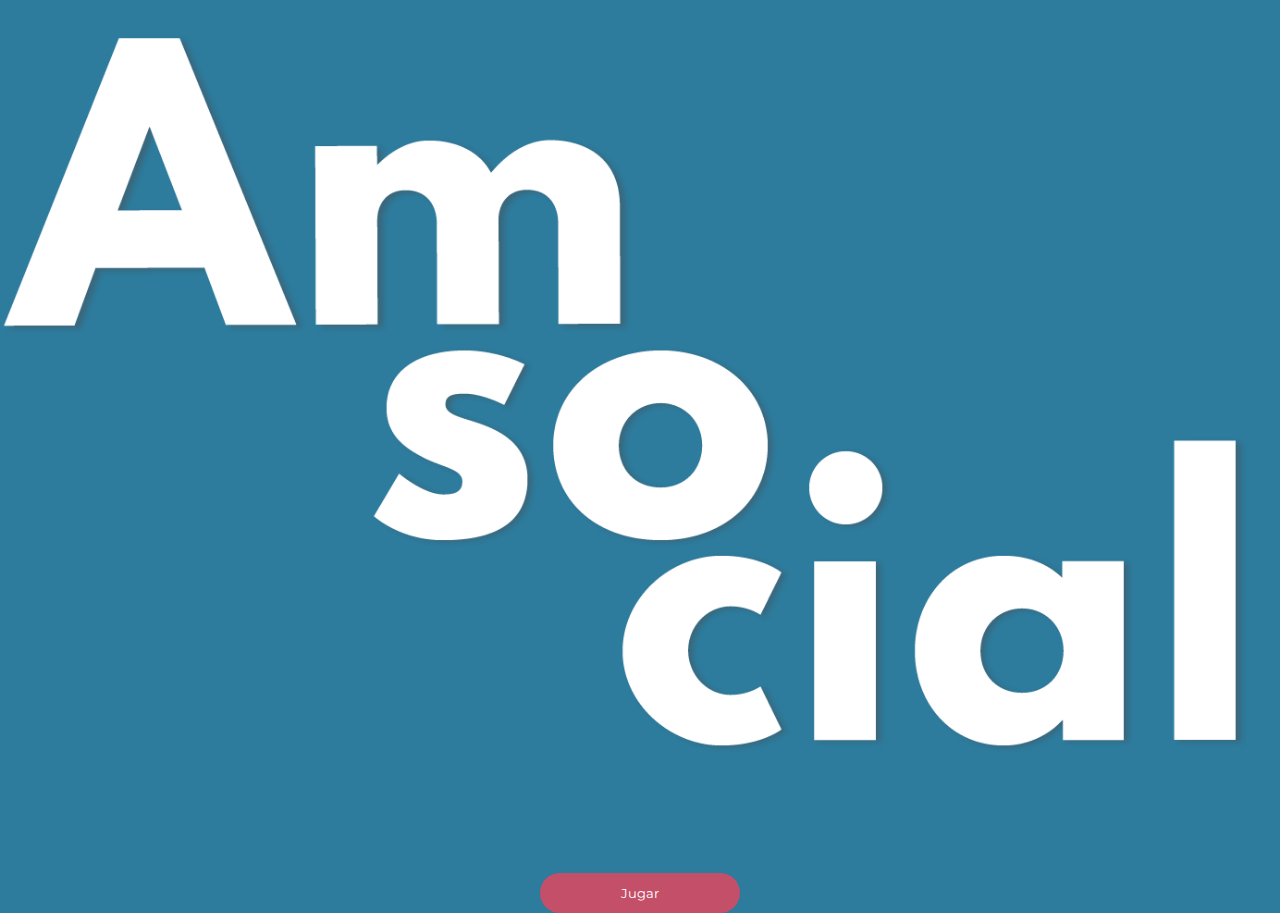
==== index.html @ 308bfef9 "Amsocial1" ====
<!DOCTYPE html>
<html lang="en">

<head>
    <meta charset="UTF-8">
    <meta name="viewport" content="width=device-width, initial-scale=1.0">
    <title>Document</title>
    <link rel="stylesheet" href="style.css">
    <link href="https://fonts.googleapis.com/css?family=Montserrat:600,700&display=swap" rel="stylesheet">
    <script src="code.js"></script>
</head>

<body>

    <img src="nombre.png" class="nombre" alt="">
    <a href="/ruleta.html"><button class="btn">Jugar</button></a>
</body>

</html>
---- style.css ----
body,html {
    transition: linear 2.5s;
    display: flex;
    flex-direction: column;
    align-items: center;
    background: #2d7b9d;
    min-height: 100vh;
    justify-content: center; 
    font-family: "Montserrat", sans-serif;
    margin: 0;
}

.bodyraro {
    background: white;
}

.bodyraro__img {
    width: 25%;
}

input {
    width: 50%;
    height: 60px;
    background: #c44f68;
    border: none;
    color: white;
    border-radius: 20px;
    font-size: 20px;
}

.btn {
    border: none;
    background: #c44f68;
    color: white;
    width: 200px;
    height: 40px;
    border-radius: 20px;
    font-family: "Montserrat", sans-serif;
}

.nombre {
    width: 100%;
}
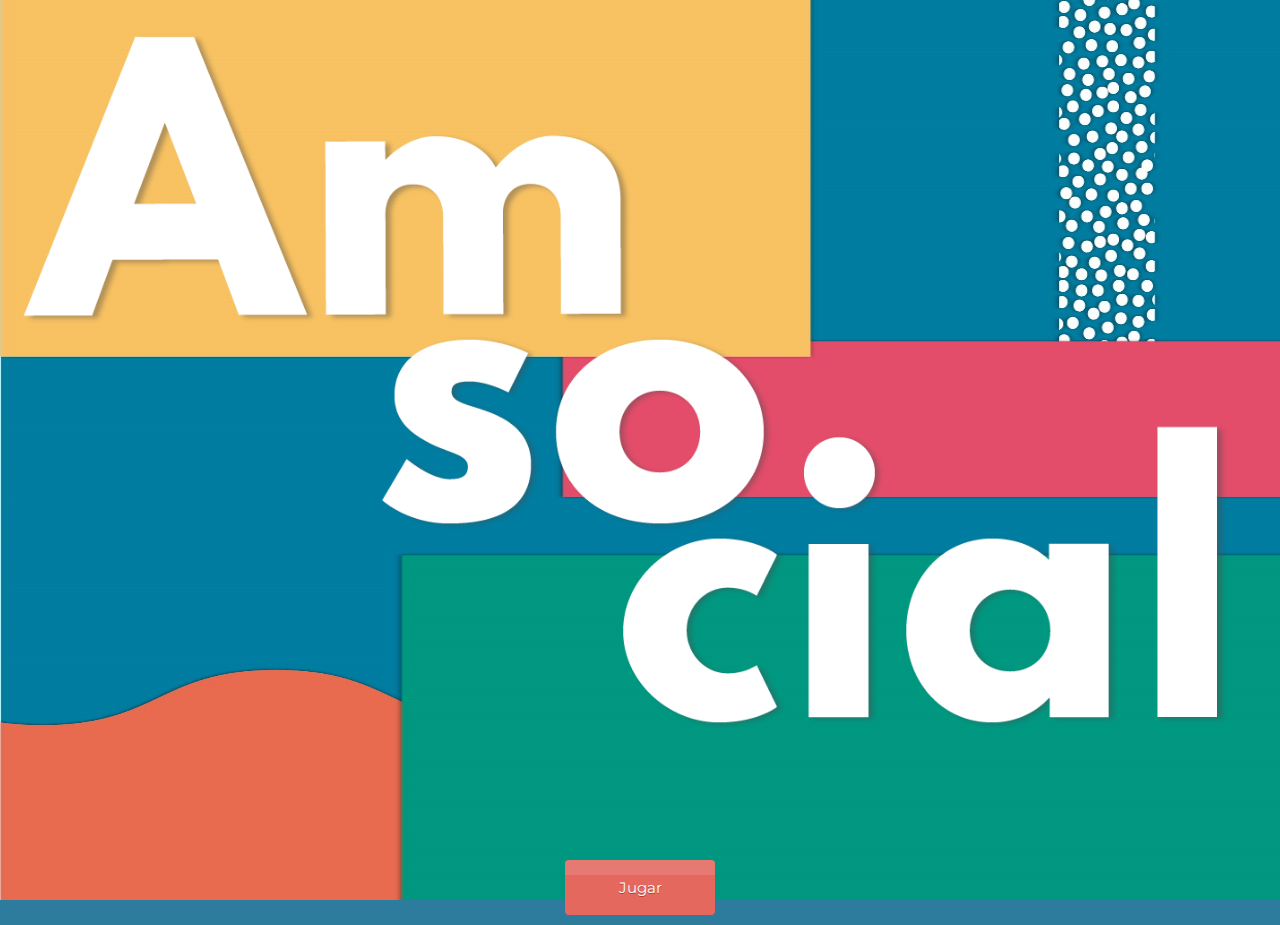
==== commit ac18d06a: "3" ====
--- a/index.html
+++ b/index.html
@@ -10,10 +10,12 @@
     <script src="code.js"></script>
 </head>
 
-<body>
+<body class="bodyIndex">
+    <div style="margin: 0px 20px;">
+        <img src="nombre.png" class="nombre" alt="">
+    </div>
+    <a href="/html/ruleta.html"> <button class="btn">Jugar</button></a>
 
-    <img src="nombre.png" class="nombre" alt="">
-    <a href="/ruleta.html"><button class="btn">Jugar</button></a>
 </body>
 
 </html>--- a/style.css
+++ b/style.css
@@ -1,17 +1,30 @@
-body,html {
+body,
+html {
+    font-family: "Montserrat", sans-serif;
+    margin: 0;
+}
+
+.bodyIndex {
     transition: linear 2.5s;
     display: flex;
     flex-direction: column;
     align-items: center;
     background: #2d7b9d;
     min-height: 100vh;
-    justify-content: center; 
-    font-family: "Montserrat", sans-serif;
-    margin: 0;
+    justify-content: center;
+    background-image: url("background2.jpg");
+    background-repeat: no-repeat;
+    background-attachment: fixed;
+    background-size: 100% 100%;
 }
 
 .bodyraro {
     background: white;
+    display: flex;
+    flex-direction: column;
+    justify-content: center;
+    align-items: center;
+    min-height: 100vh;
 }
 
 .bodyraro__img {
@@ -28,16 +41,36 @@
     font-size: 20px;
 }
 
+span {
+    color: white;
+    font-size: 40px;
+    margin-bottom: 20px;
+}
+
+h1 {
+    color: white;
+}
+
 .btn {
+    box-shadow: inset 0px 39px 0px -24px #e67a73;
+    background-color: #e4685d;
+    border-radius: 4px;
+    border: 1px solid #ffffff;
+    display: inline-block;
+    cursor: pointer;
+    color: #ffffff;
+    font-family: Arial;
+    font-size: 15px;
+    padding: 6px 15px;
+    text-decoration: none;
+    text-shadow: 0px 1px 0px #b23e35;
+    font-family: "Montserrat", sans-serif;
     border: none;
-    background: #c44f68;
-    color: white;
-    width: 200px;
-    height: 40px;
-    border-radius: 20px;
-    font-family: "Montserrat", sans-serif;
+    width: 150px;
+    height: 55px;
+    margin: 10px 0px;
 }
 
 .nombre {
     width: 100%;
-}+}
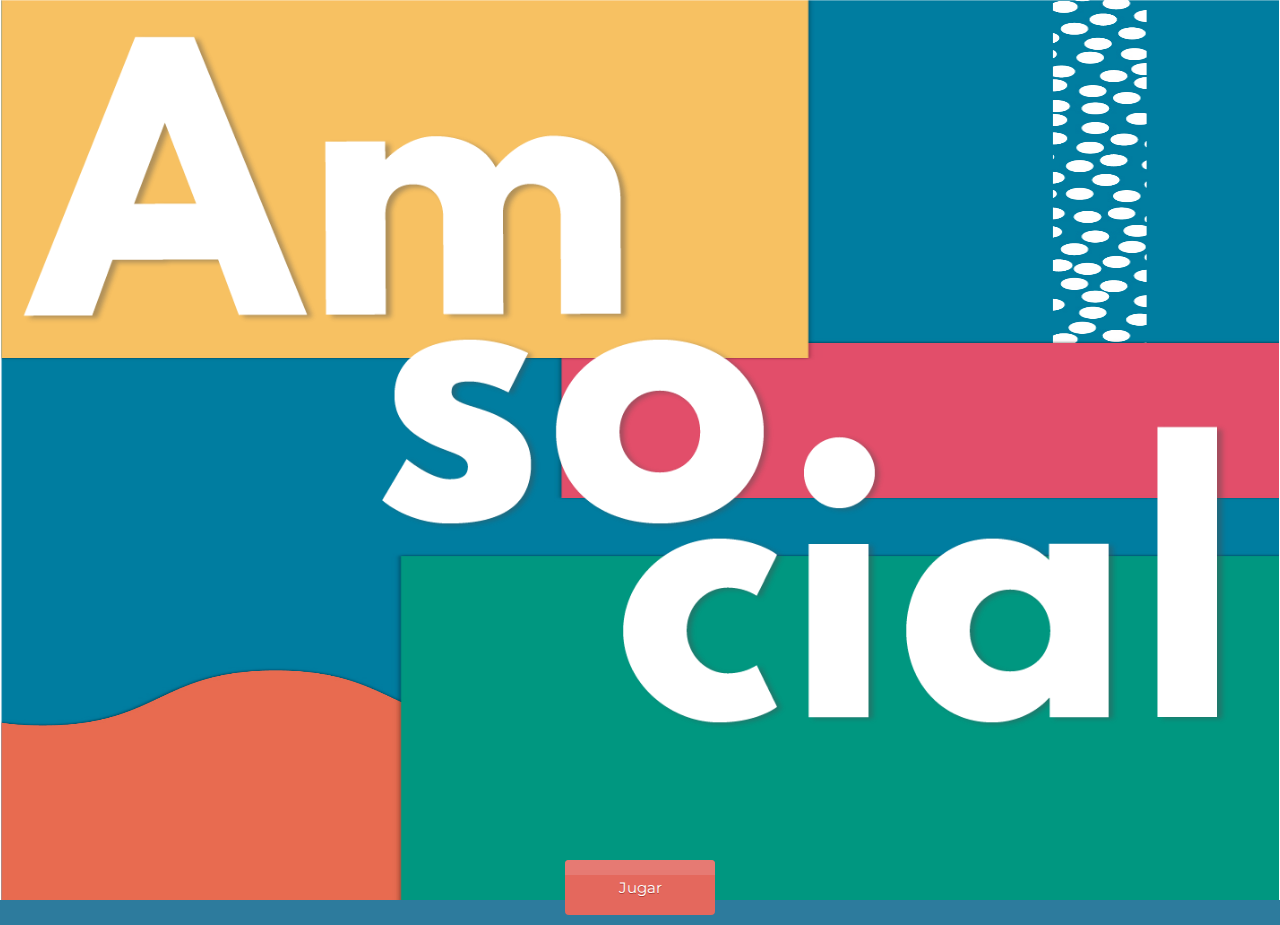
==== commit 14609a48: "5" ====
--- a/index.html
+++ b/index.html
@@ -14,7 +14,7 @@
     <div style="margin: 0px 20px;">
         <img src="nombre.png" class="nombre" alt="">
     </div>
-    <a href="/html/ruleta.html"> <button class="btn">Jugar</button></a>
+    <a href="/ruleta.html"> <button class="btn">Jugar</button></a>
 
 </body>
 
--- a/style.css
+++ b/style.css
@@ -12,7 +12,7 @@
     background: #2d7b9d;
     min-height: 100vh;
     justify-content: center;
-    background-image: url("background2.jpg");
+    background-image: url("background3.jpg");
     background-repeat: no-repeat;
     background-attachment: fixed;
     background-size: 100% 100%;
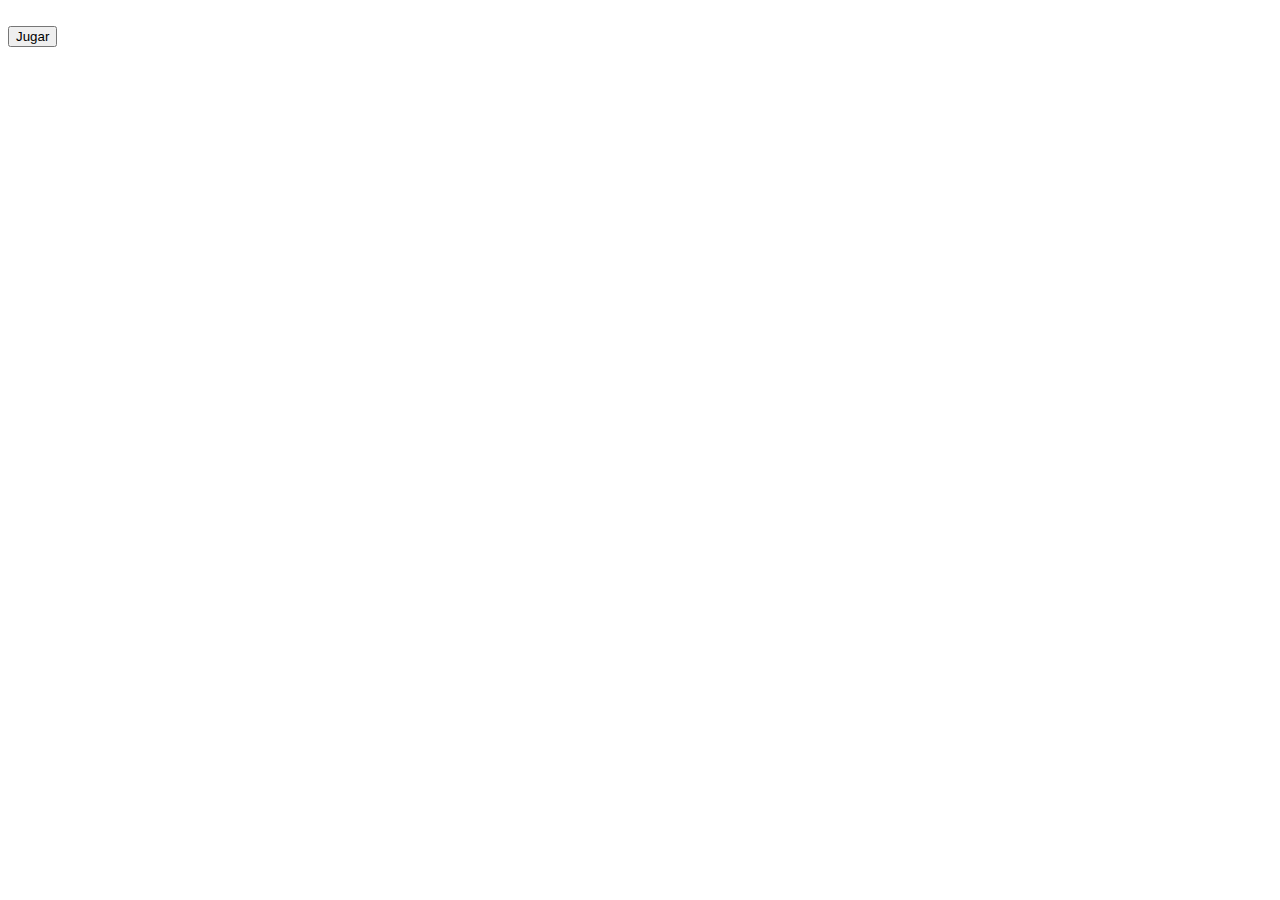
==== commit 6194c238: "8" ====
--- a/index.html
+++ b/index.html
@@ -5,16 +5,16 @@
     <meta charset="UTF-8">
     <meta name="viewport" content="width=device-width, initial-scale=1.0">
     <title>Document</title>
-    <link rel="stylesheet" href="style.css">
+    <link rel="stylesheet" href="/AmSocial/style.css">
     <link href="https://fonts.googleapis.com/css?family=Montserrat:600,700&display=swap" rel="stylesheet">
-    <script src="code.js"></script>
+    <script src="/AmSocial/code.js"></script>
 </head>
 
 <body class="bodyIndex">
     <div style="margin: 0px 20px;">
-        <img src="nombre.png" class="nombre" alt="">
+        <img src="/AmSocial/nombre.png" class="nombre" alt="">
     </div>
-    <a href="/ruleta.html"> <button class="btn">Jugar</button></a>
+    <a href="/AmSocial/ruleta.html"> <button class="btn">Jugar</button></a>
 
 </body>
 
